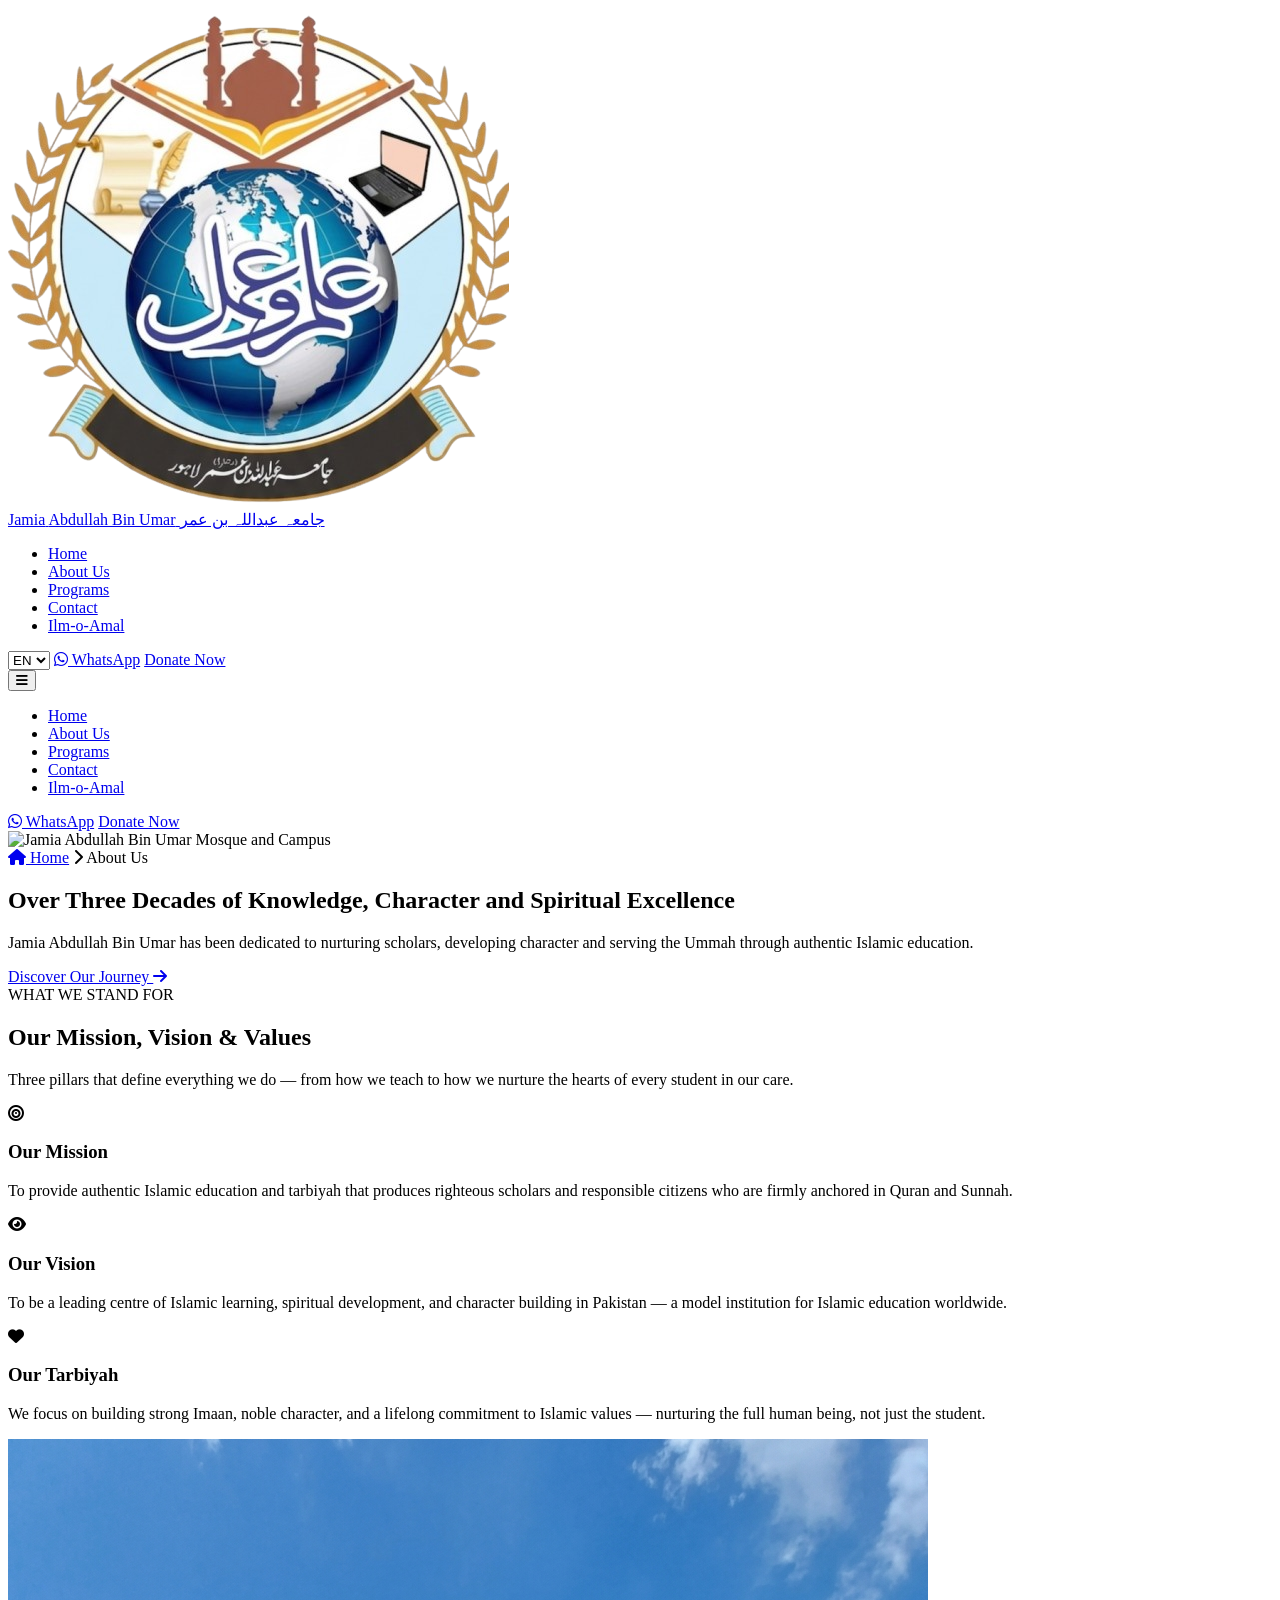
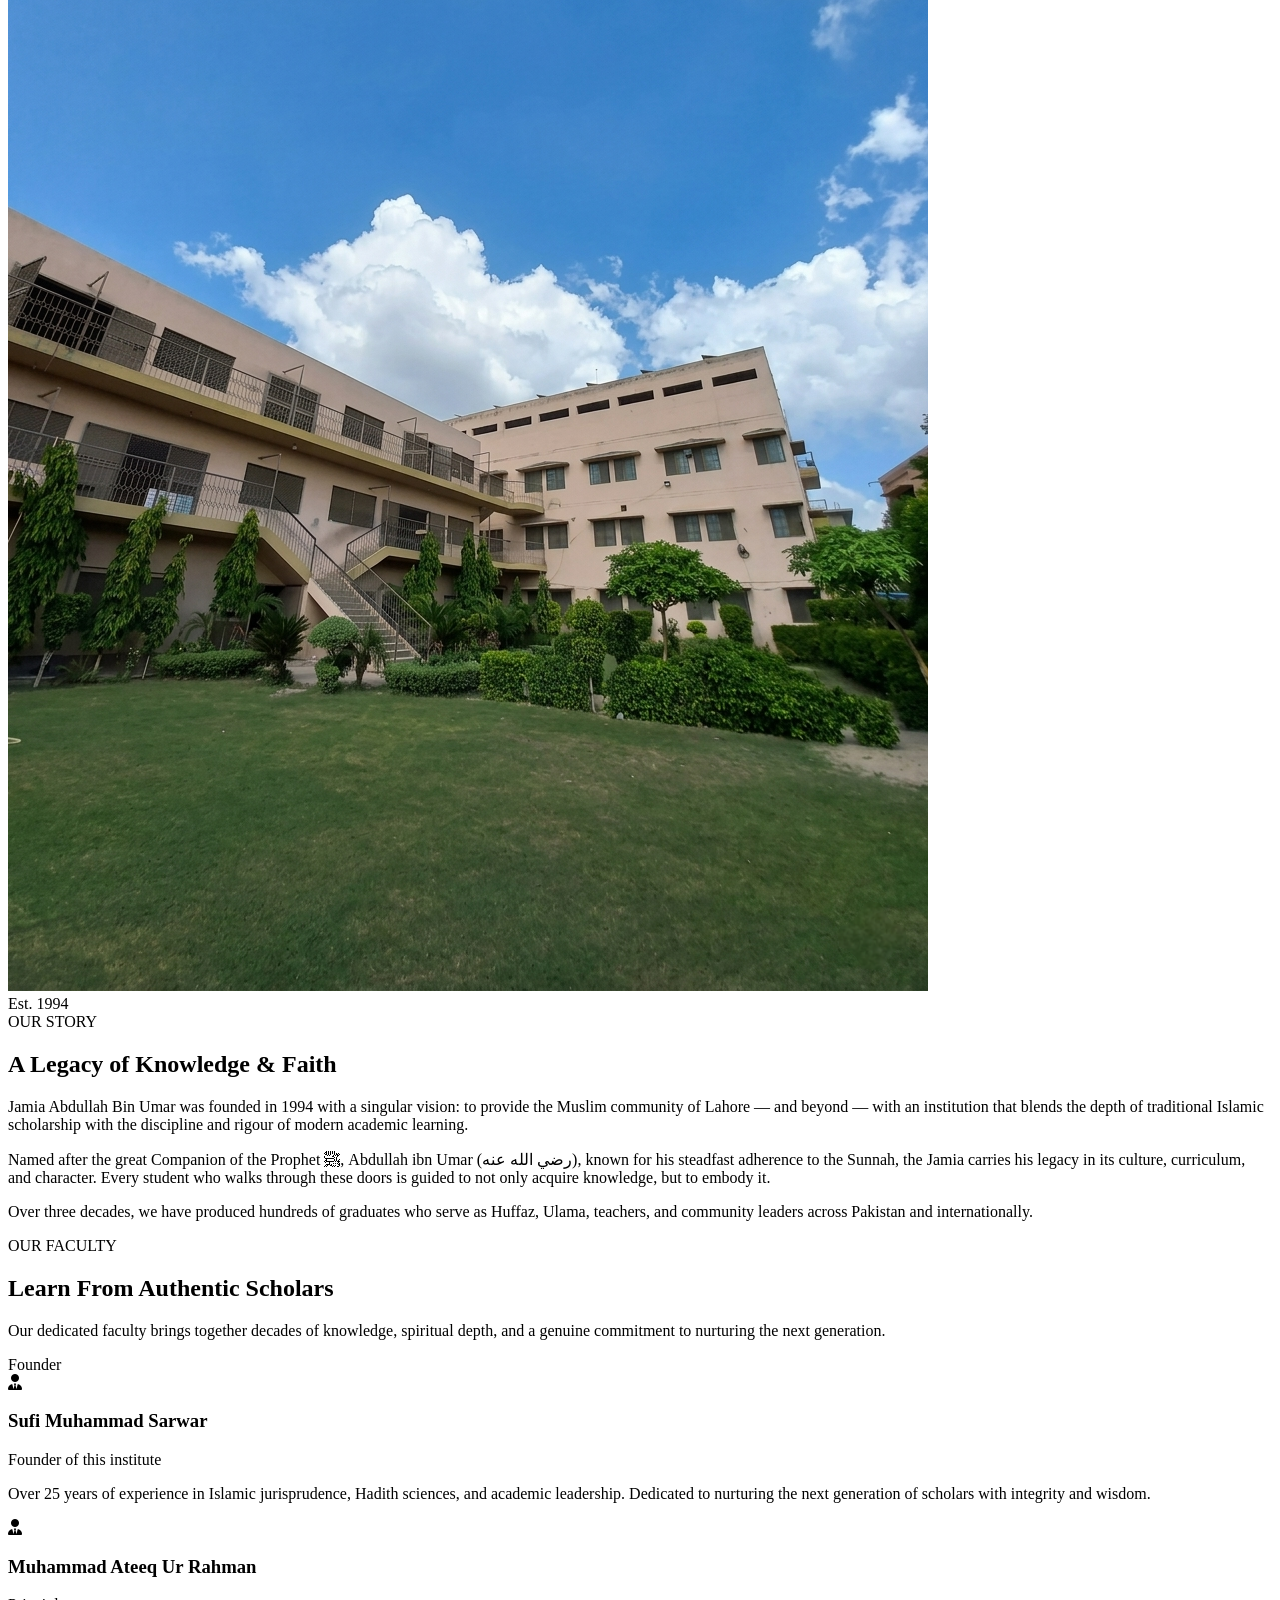
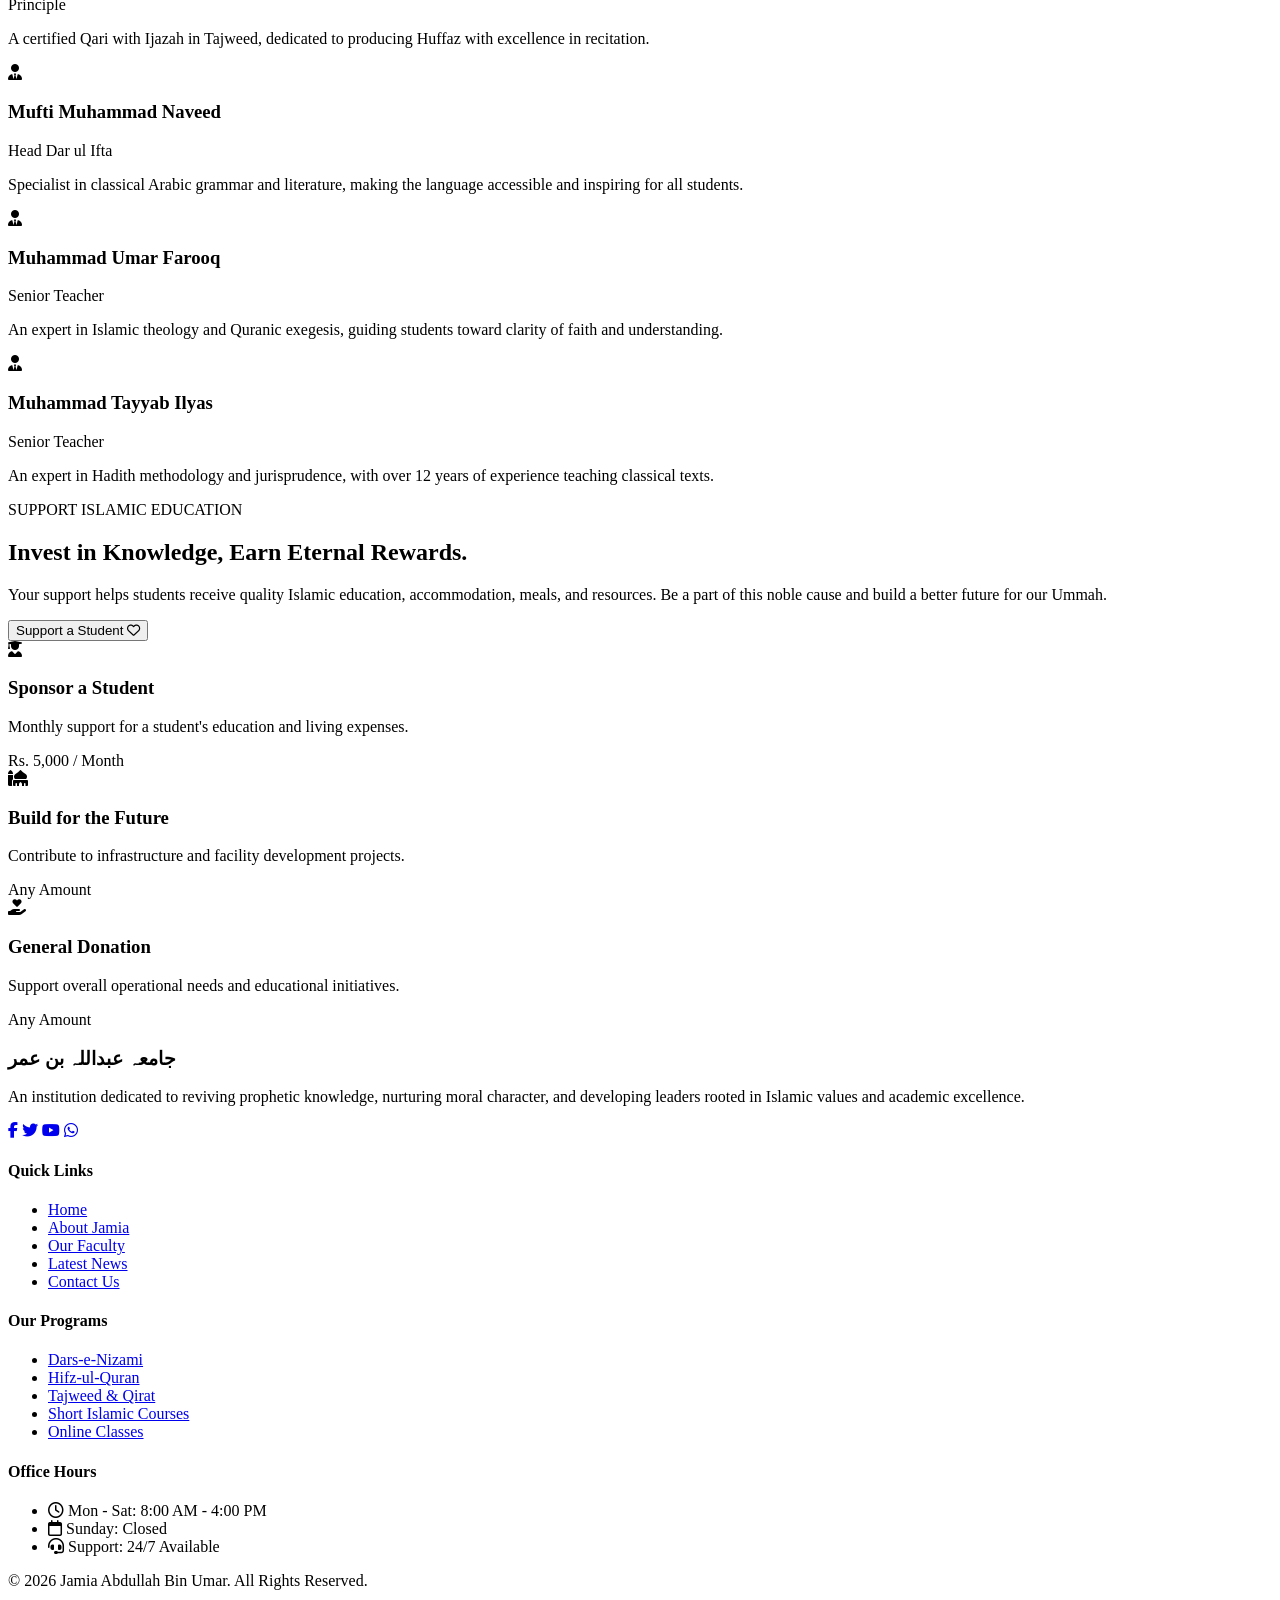
==== about.html @ 1db3cd9d "Add files via upload" ====
<!doctype html>
<html lang="en">
  <head>
    <meta charset="UTF-8" />
    <meta name="viewport" content="width=device-width, initial-scale=1.0" />
    <title>Document</title>
    <link rel="preconnect" href="https://fonts.googleapis.com" />
    <link rel="preconnect" href="https://fonts.gstatic.com" crossorigin />
    <link
      href="https://fonts.googleapis.com/css2?family=Cormorant+Garamond:wght@400;600;700&family=Inter:wght@400;500;600&display=swap"
      rel="stylesheet"
    />
    <link
      rel="stylesheet"
      href="https://cdnjs.cloudflare.com/ajax/libs/font-awesome/6.4.0/css/all.min.css"
    />
    <link rel="stylesheet" href="./about.css" />
  </head>

  <body>
    <header class="hero-section">
      <!-- 1. NAVBAR -->
      <nav class="navbar">
        <!-- DEXTOP NAVBAR -->
        <div class="nav-container">
          <a href="index.html" class="logo">
            <img
              src="./images/logo.png"
              alt="Institute logo"
              class="nav-logo-img"
            />
            <div class="logo-text-group">
              <span class="logo-en-main">Jamia</span>
              <span class="logo-en-sub">Abdullah Bin Umar</span>
              <span class="logo-ar">جامعہ عبداللہ بن عمر</span>
            </div>
          </a>

          <ul class="nav-links">
            <li><a href="index.html">Home</a></li>
            <li><a href="#" class="active">About Us</a></li>
            <li><a href="index.html#program">Programs</a></li>
            <li><a href="index.html#contact">Contact</a></li>
            <li><a href="magazine.html">Ilm-o-Amal</a></li>
          </ul>

          <div class="nav-actions">
            <select class="lang-select">
              <option>EN</option>
              <option>UR</option>
            </select>
            <a href="https://wa.me/923034029111" class="btn-hover btn-whatsapp"
              ><i class="fa-brands fa-whatsapp"></i> WhatsApp</a
            >
            <a href="#" class="btn-hover btn-donate">Donate Now</a>
          </div>
          <button
            class="hamburger-btn"
            id="hamburgerBtn"
            aria-label="Toggle menu"
          >
            <i class="fa-solid fa-bars"></i>
          </button>
        </div>
        <!-- MOBILE NAVBAR -->
        <div class="mobile-menu" id="mobileMenu">
          <ul class="mobile-nav-links">
            <li><a href="index.html">Home</a></li>
            <li><a href="#" class="active">About Us</a></li>
            <li><a href="index.html#program">Programs</a></li>
            <li><a href="index.html#contact">Contact</a></li>
            <li><a href="magazine.html">Ilm-o-Amal</a></li>
          </ul>
          <div class="mobile-actions">
            <a href="https://wa.me/923034029111" class="btn-hover btn-whatsapp"
              ><i class="fa-brands fa-whatsapp"></i> WhatsApp</a
            >
            <a href="#" class="btn-hover btn-donate">Donate Now</a>
          </div>
        </div>
      </nav>
      <!-- ===================== SPLIT PAGE HERO ===================== -->
      <section class="page-hero" id="about-hero">
        <!-- IMAGE FIRST in DOM so mobile CSS order:1 places it on top -->
        <div class="hero-image-side">
          <img
            src="../images/masjid1.png"
            alt="Jamia Abdullah Bin Umar Mosque and Campus"
          />
        </div>
        <div class="hero-text-side">
          <div class="hero-breadcrumb">
            <a href="index.html"><i class="fa-solid fa-house"></i> Home</a>
            <i class="fa-solid fa-chevron-right sep"></i>
            <span>About Us</span>
          </div>
          <h1 class="page-hero-heading">
            Over Three Decades of Knowledge, Character and Spiritual Excellence
          </h1>
          <p class="page-hero-subtext">
            Jamia Abdullah Bin Umar has been dedicated to nurturing scholars,
            developing character and serving the Ummah through authentic Islamic
            education.
          </p>
          <a href="#" class="btn-hover btn-apply">
            Discover Our Journey <i class="fa-solid fa-arrow-right"></i>
          </a>
        </div>
      </section>
    </header>
    <!-- ===================== MISSION, VISION, TARBIYAH CARDS ===================== -->
    <section class="mvt-section">
      <div class="mvt-header">
        <span class="section-tag">WHAT WE STAND FOR</span>
        <h2 class="mvt-heading">Our Mission, Vision &amp; Values</h2>
        <p class="mvt-subtitle">
          Three pillars that define everything we do — from how we teach to how
          we nurture the hearts of every student in our care.
        </p>
      </div>

      <div class="mvt-grid">
        <div class="mvt-card mvt-card--mission">
          <div class="mvt-icon"><i class="fa-solid fa-bullseye"></i></div>
          <h3>Our Mission</h3>
          <p>
            To provide authentic Islamic education and tarbiyah that produces
            righteous scholars and responsible citizens who are firmly anchored
            in Quran and Sunnah.
          </p>
        </div>

        <div class="mvt-card mvt-card--vision">
          <div class="mvt-icon"><i class="fa-solid fa-eye"></i></div>
          <h3>Our Vision</h3>
          <p>
            To be a leading centre of Islamic learning, spiritual development,
            and character building in Pakistan — a model institution for Islamic
            education worldwide.
          </p>
        </div>

        <div class="mvt-card mvt-card--tarbiyah">
          <div class="mvt-icon"><i class="fa-solid fa-heart"></i></div>
          <h3>Our Tarbiyah</h3>
          <p>
            We focus on building strong Imaan, noble character, and a lifelong
            commitment to Islamic values — nurturing the full human being, not
            just the student.
          </p>
        </div>
      </div>
    </section>
    <!-- ===================== HISTORY & STORY SECTION ===================== -->
    <section class="about-story-section">
      <div class="about-story-container">
        <div class="about-story-image-col">
          <div class="story-image-wrapper">
            <img
              src="./images/Bulding pic.png"
              alt="Jamia Abdullah Bin Umar Campus"
              class="story-img"
            />
            <div class="story-badge">
              <span class="badge-year">Est.</span>
              <span class="badge-num">1994</span>
            </div>
          </div>
        </div>

        <div class="about-story-text-col">
          <span class="section-tag">OUR STORY</span>
          <h2 class="story-heading">A Legacy of Knowledge &amp; Faith</h2>
          <p class="story-text">
            Jamia Abdullah Bin Umar was founded in 1994 with a singular vision:
            to provide the Muslim community of Lahore — and beyond — with an
            institution that blends the depth of traditional Islamic scholarship
            with the discipline and rigour of modern academic learning.
          </p>
          <p class="story-text">
            Named after the great Companion of the Prophet ﷺ, Abdullah ibn Umar
            (رضي الله عنه), known for his steadfast adherence to the Sunnah, the
            Jamia carries his legacy in its culture, curriculum, and character.
            Every student who walks through these doors is guided to not only
            acquire knowledge, but to embody it.
          </p>
          <p class="story-text">
            Over three decades, we have produced hundreds of graduates who serve
            as Huffaz, Ulama, teachers, and community leaders across Pakistan
            and internationally.
          </p>
        </div>
      </div>
    </section>
    <!-- ===================== FACULTY SECTION ===================== -->
    <section class="faculty-section" id="faculty">
      <div class="faculty-header">
        <span class="section-tag">OUR FACULTY</span>
        <h2 class="faculty-heading">Learn From Authentic Scholars</h2>
        <p class="faculty-subtitle">
          Our dedicated faculty brings together decades of knowledge, spiritual
          depth, and a genuine commitment to nurturing the next generation.
        </p>
      </div>

      <!-- Featured Principal/Founder Card -->
      <div class="faculty-featured">
        <div class="faculty-card faculty-card--principal">
          <div class="faculty-badge">Founder</div>
          <div class="faculty-avatar">
            <i class="fa-solid fa-user-tie"></i>
          </div>
          <h3>Sufi Muhammad Sarwar</h3>
          <span class="faculty-role">Founder of this institute</span>
          <p>
            Over 25 years of experience in Islamic jurisprudence, Hadith
            sciences, and academic leadership. Dedicated to nurturing the next
            generation of scholars with integrity and wisdom.
          </p>
        </div>
      </div>

      <!-- Regular Faculty Grid -->
      <div class="faculty-grid">
        <div class="faculty-card">
          <div class="faculty-avatar">
            <i class="fa-solid fa-user-tie"></i>
          </div>
          <h3>Muhammad Ateeq Ur Rahman</h3>
          <span class="faculty-role">Principle</span>
          <p>
            A certified Qari with Ijazah in Tajweed, dedicated to producing
            Huffaz with excellence in recitation.
          </p>
        </div>

        <div class="faculty-card">
          <div class="faculty-avatar">
            <i class="fa-solid fa-user-tie"></i>
          </div>
          <h3>Mufti Muhammad Naveed</h3>
          <span class="faculty-role">Head Dar ul Ifta</span>
          <p>
            Specialist in classical Arabic grammar and literature, making the
            language accessible and inspiring for all students.
          </p>
        </div>

        <div class="faculty-card">
          <div class="faculty-avatar">
            <i class="fa-solid fa-user-tie"></i>
          </div>
          <h3>Muhammad Umar Farooq</h3>
          <span class="faculty-role">Senior Teacher</span>
          <p>
            An expert in Islamic theology and Quranic exegesis, guiding students
            toward clarity of faith and understanding.
          </p>
        </div>

        <div class="faculty-card">
          <div class="faculty-avatar">
            <i class="fa-solid fa-user-tie"></i>
          </div>
          <h3>Muhammad Tayyab Ilyas</h3>
          <span class="faculty-role">Senior Teacher</span>
          <p>
            An expert in Hadith methodology and jurisprudence, with over 12
            years of experience teaching classical texts.
          </p>
        </div>
      </div>
    </section>
    <!-- ===================== CTA / DONATION SECTION ===================== -->
    <section class="donation-section">
      <div class="donation-container">
        <div class="donation-info-side">
          <span class="donation-tag">SUPPORT ISLAMIC EDUCATION</span>
          <h2 class="donation-heading">
            Invest in Knowledge, Earn Eternal Rewards.
          </h2>
          <p class="donation-description">
            Your support helps students receive quality Islamic education,
            accommodation, meals, and resources. Be a part of this noble cause
            and build a better future for our Ummah.
          </p>
          <button class="btn-hover donation-main-btn">
            Support a Student <i class="fa-regular fa-heart"></i>
          </button>
        </div>

        <div class="donation-cards-side">
          <div class="d-card">
            <div class="d-card-icon">
              <i class="fa-solid fa-user-graduate"></i>
            </div>
            <h3>Sponsor a Student</h3>
            <p>
              Monthly support for a student's education and living expenses.
            </p>
            <div class="btn-hover d-amount">Rs. 5,000 / Month</div>
          </div>
          <div class="d-card">
            <div class="d-card-icon"><i class="fa-solid fa-mosque"></i></div>
            <h3>Build for the Future</h3>
            <p>
              Contribute to infrastructure and facility development projects.
            </p>
            <div class="btn-hover d-amount">Any Amount</div>
          </div>
          <div class="d-card">
            <div class="d-card-icon">
              <i class="fa-solid fa-hand-holding-heart"></i>
            </div>
            <h3>General Donation</h3>
            <p>
              Support overall operational needs and educational initiatives.
            </p>
            <div class="btn-hover d-amount">Any Amount</div>
          </div>
        </div>
      </div>
    </section>

    <!-- ===================== FOOTER (same as index.html) ===================== -->
    <footer class="main-footer">
      <div class="footer-container">
        <div class="footer-column about-widget">
          <div class="footer-logo">
            <h3 class="footer-logo-text">جامعہ عبداللہ بن عمر</h3>
          </div>
          <p class="footer-about-text">
            An institution dedicated to reviving prophetic knowledge, nurturing
            moral character, and developing leaders rooted in Islamic values and
            academic excellence.
          </p>
          <div class="footer-socials">
            <a href="#"><i class="fa-brands fa-facebook-f"></i></a>
            <a href="#"><i class="fa-brands fa-twitter"></i></a>
            <a href="#"><i class="fa-brands fa-youtube"></i></a>
            <a href="https://wa.me/923034029111"
              ><i class="fa-brands fa-whatsapp"></i
            ></a>
          </div>
        </div>

        <div class="footer-column">
          <h4 class="footer-widget-title">Quick Links</h4>
          <ul class="footer-links-list">
            <li><a href="index.html">Home</a></li>
            <li><a href="about.html">About Jamia</a></li>
            <li><a href="#faculty">Our Faculty</a></li>
            <li><a href="#">Latest News</a></li>
            <li><a href="index.html#contact">Contact Us</a></li>
          </ul>
        </div>

        <div class="footer-column">
          <h4 class="footer-widget-title">Our Programs</h4>
          <ul class="footer-links-list">
            <li><a href="index.html#program">Dars-e-Nizami</a></li>
            <li><a href="index.html#program">Hifz-ul-Quran</a></li>
            <li><a href="index.html#program">Tajweed &amp; Qirat</a></li>
            <li><a href="index.html#program">Short Islamic Courses</a></li>
            <li><a href="index.html#program">Online Classes</a></li>
          </ul>
        </div>

        <div class="footer-column">
          <h4 class="footer-widget-title">Office Hours</h4>
          <ul class="footer-contact-summary">
            <li>
              <i class="fa-regular fa-clock"></i> Mon - Sat: 8:00 AM - 4:00 PM
            </li>
            <li><i class="fa-regular fa-calendar"></i> Sunday: Closed</li>
            <li><i class="fa-solid fa-headset"></i> Support: 24/7 Available</li>
          </ul>
        </div>
      </div>

      <div class="footer-bottom-bar">
        <div class="footer-bottom-container">
          <p>&copy; 2026 Jamia Abdullah Bin Umar. All Rights Reserved.</p>
          <div class="footer-bottom-links">
            <a href="#">Privacy Policy</a>
            <a href="#">Terms of Service</a>
          </div>
        </div>
      </div>
    </footer>
    <script src="./index.js"></script>
  </body>
</html>
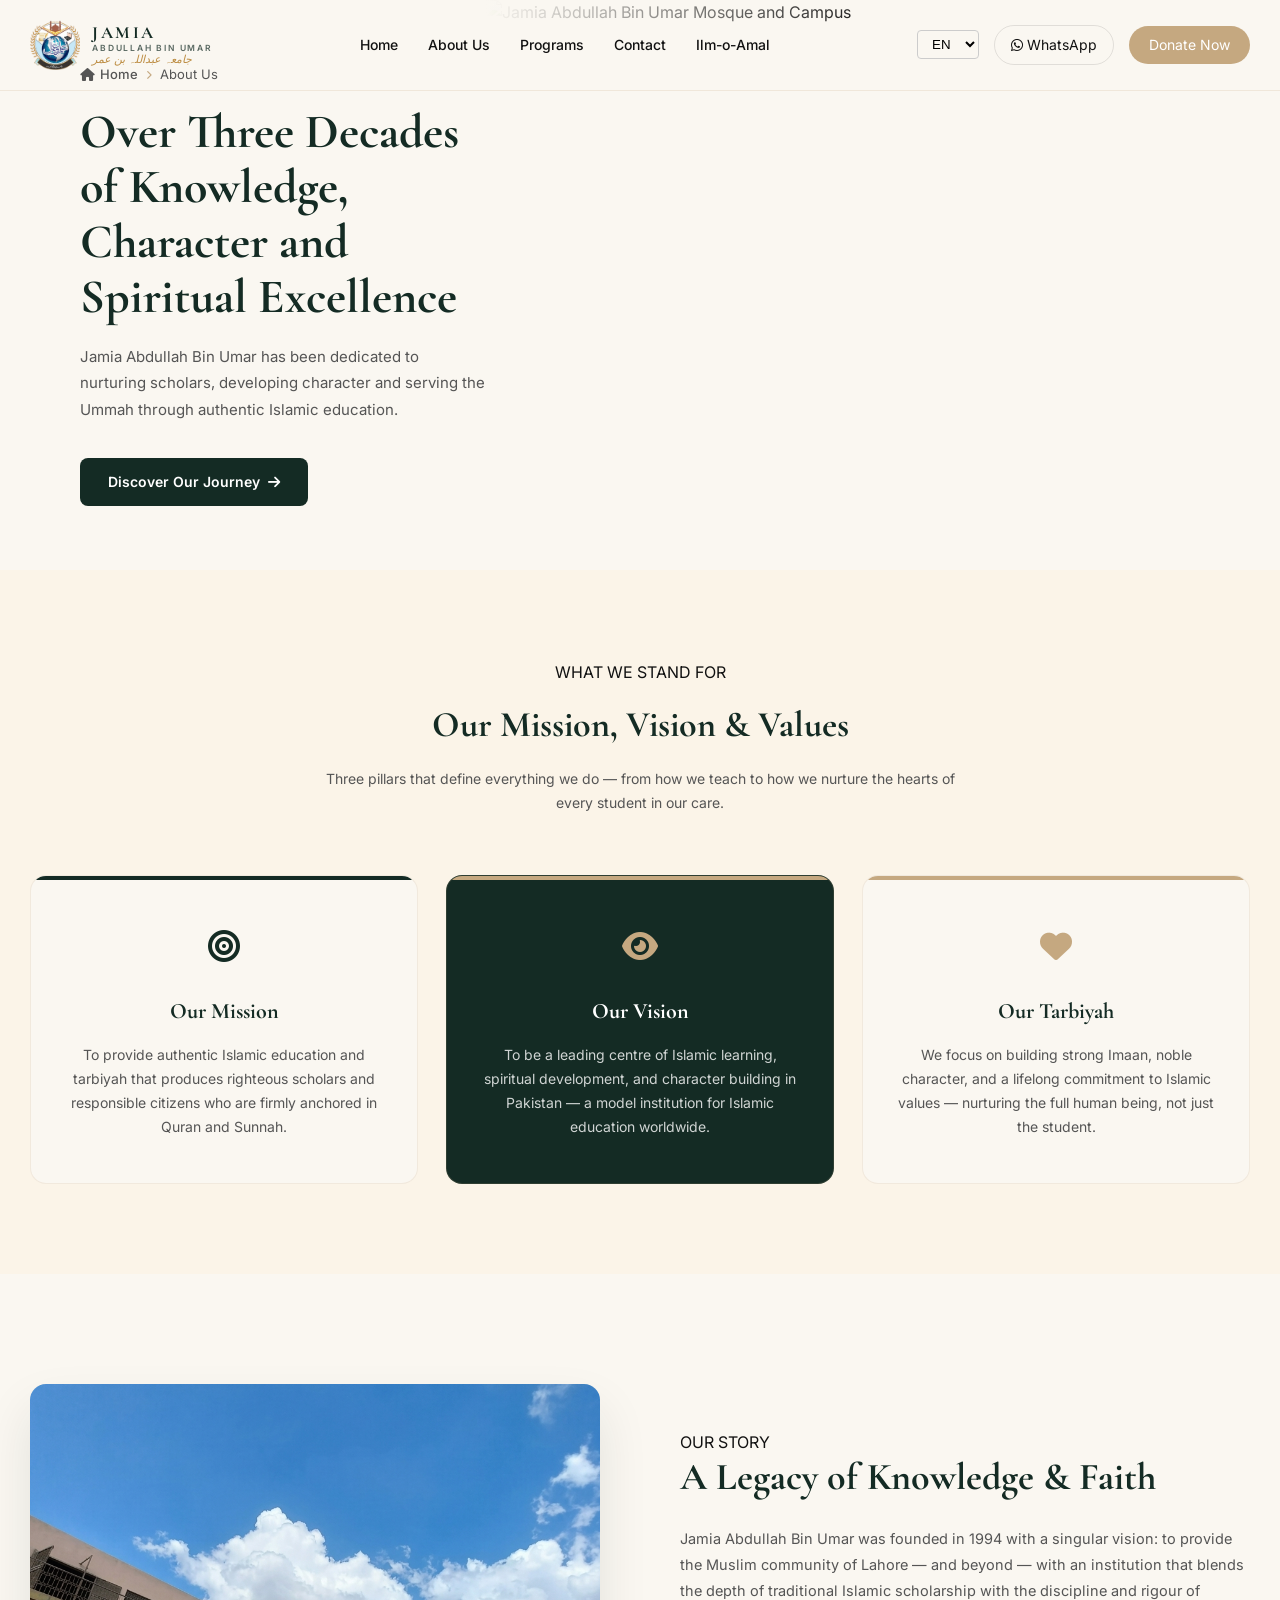
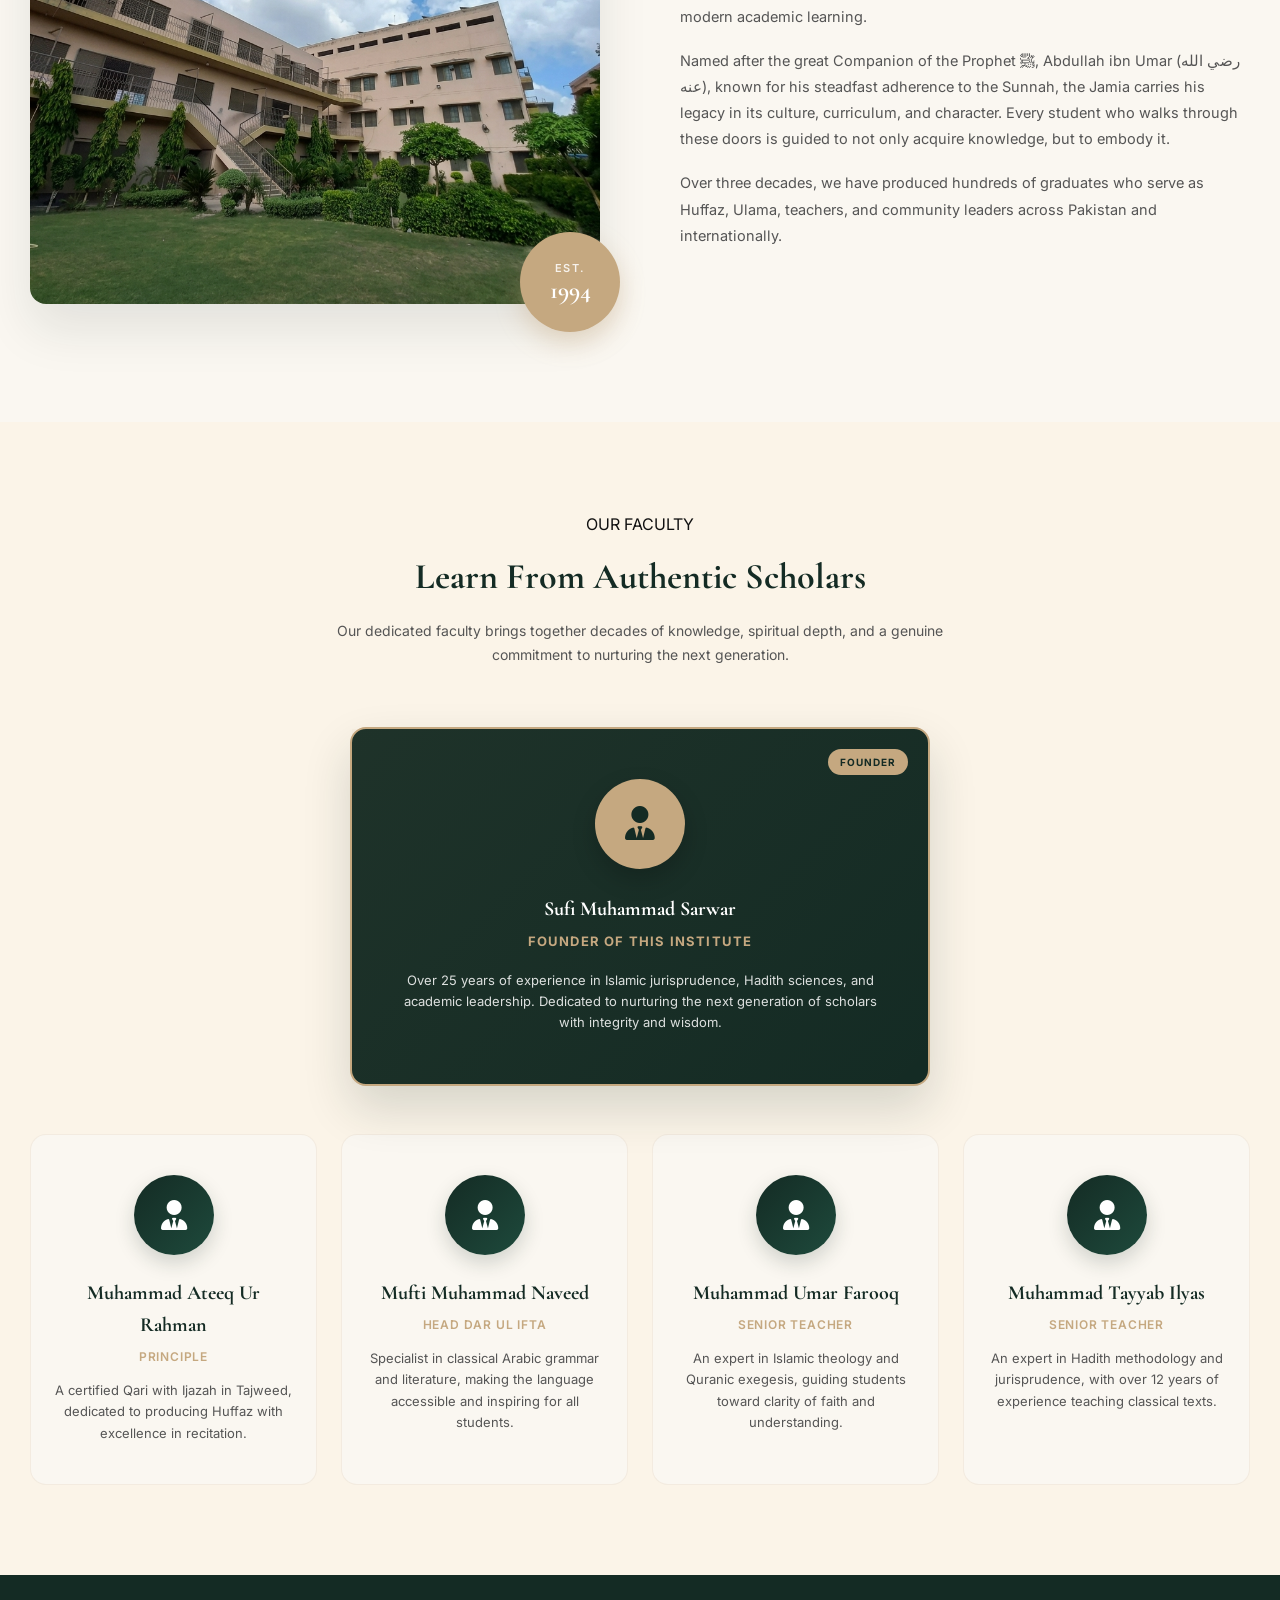
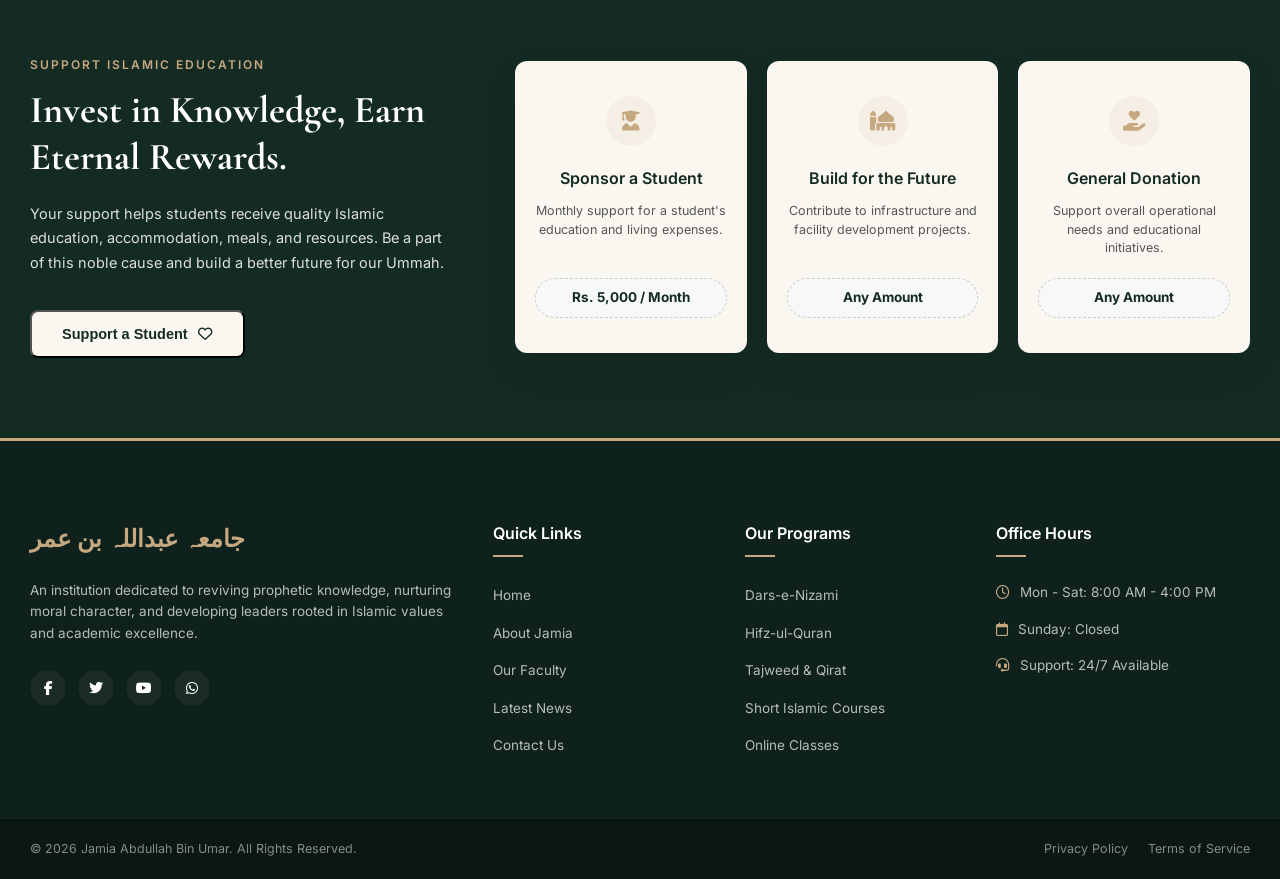
==== commit 34cf9aa7: "correst the path of masjid photo" ====
--- a/about.html
+++ b/about.html
@@ -84,7 +84,7 @@
         <!-- IMAGE FIRST in DOM so mobile CSS order:1 places it on top -->
         <div class="hero-image-side">
           <img
-            src="../images/masjid1.png"
+            src="./images/masjid1.png"
             alt="Jamia Abdullah Bin Umar Mosque and Campus"
           />
         </div>
--- a/about.css
+++ b/about.css
@@ -0,0 +1,1584 @@
+/* RESET & BASE STYLES */
+* {
+  margin: 0;
+  padding: 0;
+  box-sizing: border-box;
+}
+
+:root {
+  --primary-color: #142b24; /* Deep Forest Green */
+  --accent-color: #c5a880; /* Muted Gold */
+  --bg-cream: #faf7f1; /* Soft Cream Background */
+  --bg-dark-cream: #fbf4e8;
+  --text-dark: #111111; /* Dark Charcoal */
+  --text-muted: #555555;
+  --font-serif: "Cormorant Garamond", serif;
+  --font-sans: "Inter", sans-serif;
+}
+
+body {
+  font-family: var(--font-sans);
+  background-color: var(--bg-cream);
+  color: var(--text-dark);
+  line-height: 1.6;
+}
+.btn-hover {
+  transition:
+    background-color 0.2s ease,
+    transform 0.1s ease;
+  -webkit-tap-highlight-color: transparent;
+}
+
+a {
+  text-decoration: none;
+  transition: all 0.3s ease;
+}
+/* NAVBAR*/
+.navbar {
+  width: 100%;
+  padding: 20px 0;
+  border-bottom: 1px solid rgba(197, 168, 128, 0.2);
+  position: fixed;
+  top: 0;
+  left: 0;
+  background-color: transparent;
+  box-shadow: none;
+  z-index: 9999;
+  padding: 20px 0;
+  transition: all 0.3s ease-in-out;
+}
+.navbar.scrolled {
+  background-color: #fbf9f4;
+  padding: 12px 0;
+  border-bottom: 1px solid rgba(197, 168, 128, 0.2);
+  box-shadow: 0 4px 20px rgba(20, 43, 36, 0.06);
+}
+
+.nav-container {
+  max-width: 1300px;
+  margin: 0 auto;
+  display: flex;
+  justify-content: space-between;
+  align-items: center;
+  padding: 0 30px;
+}
+
+.logo {
+  font-family: var(--font-serif);
+  font-size: 24px;
+  font-weight: 700;
+  color: var(--primary-color);
+  display: inline-flex !important;
+  align-items: center !important;
+  gap: 12px;
+  text-decoration: none;
+}
+/* Multi-line logo text group */
+.logo-text-group {
+  display: flex;
+  flex-direction: column;
+  line-height: 1.15;
+  gap: 1px;
+}
+
+.logo-en-main {
+  font-family: var(--font-serif);
+  font-size: 17px;
+  font-weight: 700;
+  color: var(--primary-color);
+  letter-spacing: 2.5px;
+  text-transform: uppercase;
+}
+
+.logo-en-sub {
+  font-family: var(--font-sans);
+  font-size: 8.5px;
+  font-weight: 600;
+  color: var(--primary-color);
+  letter-spacing: 1.8px;
+  text-transform: uppercase;
+  opacity: 0.7;
+}
+
+.logo-ar {
+  font-size: 11px;
+  color: #BD8D43;
+  font-weight: 500;
+  font-style: italic;
+}
+
+.nav-logo-img {
+  height: 50px;
+  width: auto;
+  object-fit: contain;
+  display: block;
+}
+.nav-links {
+  display: flex;
+  list-style: none;
+  gap: 30px;
+}
+
+.nav-links a {
+  color: var(--text-dark);
+  font-size: 14px;
+  font-weight: 500;
+}
+
+.nav-links a:hover {
+  color: var(--accent-color);
+  transition:
+    background-color 0.2s ease,
+    transform 0.1s ease;
+  -webkit-tap-highlight-color: transparent;
+}
+.nav-links a.active {
+  color: var(--accent);
+}
+
+.nav-actions {
+  display: flex;
+  align-items: center;
+  gap: 15px;
+}
+
+.lang-select {
+  padding: 5px 10px;
+  border: 1px solid #ccc;
+  background: transparent;
+  border-radius: 4px;
+  cursor: pointer;
+}
+
+.btn-whatsapp {
+  color: var(--text-dark);
+  font-size: 14px;
+  border: 1px solid rgba(0, 0, 0, 0.1);
+  padding: 8px 16px;
+  border-radius: 30px;
+}
+.btn-whatsapp:hover {
+  background-color: var(--bg-cream);
+}
+
+.btn-donate {
+  background-color: var(--accent-color);
+  color: #fff;
+  padding: 8px 20px;
+  border-radius: 30px;
+  font-size: 14px;
+}
+
+.btn-donate:hover {
+  background-color: #b59a73;
+}
+/*MOBILE NAVBAR STYLING*/
+/* Hamburger button — desktop pe hidden */
+.hamburger-btn {
+  display: none;
+  background: none;
+  border: none;
+
+  font-size: 24px;
+  color: var(--primary-color);
+  cursor: pointer;
+  padding: 5px;
+  transition: all 0.3s ease;
+}
+.bar {
+  display: block;
+  width: 22px;
+  height: 2px;
+  background-color: var(--primary-color);
+  border-radius: 2px;
+  transition: all 0.4s cubic-bezier(0.4, 0, 0.2, 1);
+}
+
+/* Mobile dropdown menu — default hidden */
+.mobile-menu {
+  position: absolute;
+  top: 100%;
+  left: 0;
+  width: 100%;
+  background-color: #ffffff;
+  box-shadow: 0 15px 30px rgba(0, 0, 0, 0.08);
+  border-bottom: 2px solid var(--accent-color);
+  flex-direction: column;
+  padding: 30px 20px;
+  gap: 20px;
+
+  /* ANIMATION */
+  opacity: 0;
+  transform: translateY(-20px);
+  pointer-events: none;
+  transition: all 0.4s cubic-bezier(0.4, 0, 0.2, 1);
+}
+
+.mobile-menu.active {
+  display: flex;
+  opacity: 1;
+  transform: translateY(0);
+  pointer-events: auto;
+}
+
+.mobile-nav-links {
+  list-style: none;
+  display: flex;
+  flex-direction: column;
+  gap: 14px;
+  margin-bottom: 24px;
+  padding-bottom: 20px;
+  border-bottom: 1px solid rgba(197, 168, 128, 0.15);
+  width: 100%;
+  text-align: center;
+  padding: 10px 0;
+  font-size: 16px;
+  border-bottom: 1px solid rgba(0, 0, 0, 0.03);
+}
+
+.mobile-nav-links a {
+  color: var(--text-dark);
+  font-size: 15px;
+  font-weight: 500;
+  display: block;
+  padding: 4px 0;
+}
+.mobile-nav-links a:hover {
+  color: var(--accent-color);
+  transform: translateX(5px);
+}
+
+.mobile-actions {
+  display: flex;
+  flex-direction: column;
+  width: 100%;
+  gap: 12px;
+  margin-top: 15px;
+}
+
+.mobile-actions a {
+  text-align: center;
+}
+
+@media (max-width: 1150px) {
+  .nav-links,
+  .nav-actions {
+    display: none;
+  }
+  .hamburger-btn {
+    display: block;
+  }
+}
+
+/* ─── PAGE HERO – SPLIT LAYOUT ─────────────────────────────────────── */
+.page-hero {
+  display: flex;
+  align-items: stretch;
+  min-height: 450px;
+  background-color: var(--bg-cream);
+  overflow: hidden; /* fixed navbar offset */
+}
+
+.hero-text-side {
+  flex: 0 0 38%;
+  order: 1; /* text LEFT on desktop */
+  padding: 64px 1px 64px 80px;
+  display: flex;
+  flex-direction: column;
+  justify-content: center;
+}
+
+.hero-image-side {
+  flex: 1;
+  order: 2; /* image RIGHT on desktop */
+  position: relative;
+  overflow: hidden;
+}
+
+.hero-image-side img {
+  width: 100%;
+  height: 100%;
+  object-fit: cover;
+  object-position: center;
+  display: block;
+  filter: saturate(1.08) contrast(1.04) brightness(1.03) sepia(0.06);
+}
+
+/* cream fade on left edge, blending image into text panel */
+.hero-image-side::before {
+  content: "";
+  position: absolute;
+  top: 0;
+  right: 0;
+  bottom: 0;
+  left: 0;
+  background: linear-gradient(
+    to right,
+    var(--bg-cream) 0%,
+    rgba(250, 247, 241, 0.55) 22%,
+    transparent 52%
+  );
+  z-index: 2;
+  pointer-events: none;
+}
+
+.hero-img-glow {
+  position: absolute;
+  top: 0;
+  right: 0;
+  bottom: 0;
+  left: 0;
+  background:
+    radial-gradient(
+      ellipse 75% 55% at 28% 6%,
+      rgba(224, 196, 148, 0.65),
+      transparent 58%
+    ),
+    linear-gradient(
+      180deg,
+      rgba(191, 157, 101, 0.22) 0%,
+      rgba(191, 157, 101, 0.02) 32%,
+      rgba(191, 157, 101, 0) 62%,
+      rgba(43, 32, 16, 0.16) 100%
+    );
+  mix-blend-mode: soft-light;
+  z-index: 3;
+}
+.hero-img-tint {
+  position: absolute;
+  top: 0;
+  right: 0;
+  bottom: 0;
+  left: 0;
+  background: rgba(197, 160, 101, 0.1);
+  mix-blend-mode: multiply;
+  z-index: 4;
+}
+.hero-img-vignette {
+  position: absolute;
+  top: 0;
+  right: 0;
+  bottom: 0;
+  left: 0;
+  box-shadow: inset 0 0 140px rgba(20, 14, 4, 0.16);
+  z-index: 5;
+  pointer-events: none;
+}
+
+/* Breadcrumb */
+.hero-breadcrumb {
+  display: flex;
+  align-items: center;
+  gap: 8px;
+  font-size: 13px;
+  color: var(--text-muted);
+  margin-bottom: 20px;
+}
+.hero-breadcrumb a {
+  color: var(--text-muted);
+  font-weight: 500;
+  display: inline-flex;
+  align-items: center;
+  gap: 5px;
+}
+.hero-breadcrumb a:hover {
+  color: var(--primary-color);
+}
+.hero-breadcrumb .sep {
+  font-size: 9px;
+  color: var(--accent-color);
+}
+
+.page-hero-heading {
+  font-family: var(--font-serif);
+  font-size: 48px;
+  line-height: 1.15;
+  color: var(--primary-color);
+  font-weight: 700;
+  margin-bottom: 18px;
+}
+
+.page-hero-subtext {
+  font-size: 15px;
+  color: var(--text-muted);
+  line-height: 1.78;
+  margin-bottom: 34px;
+}
+
+.btn-apply {
+  display: inline-flex;
+  align-items: center;
+  gap: 8px;
+  background-color: var(--primary-color);
+  color: #ffffff;
+  padding: 13px 28px;
+  border-radius: 8px;
+  font-size: 14px;
+  font-weight: 600;
+  align-self: flex-start;
+  border: none;
+  cursor: pointer;
+}
+.btn-apply:hover {
+  background-color: #1b3b31;
+  transform: translateY(-2px);
+  box-shadow: 0 8px 22px rgba(20, 43, 36, 0.18);
+  color: #ffffff;
+}
+
+/* @media (max-width: 950px) {
+  .page-hero {
+    margin-top: 90px;
+  }
+  .page-hero {
+    flex-direction: column;
+    min-height: auto;
+  }
+  .hero-text-side {
+    order: 2;
+  }
+  .hero-image-side {
+    order: 1;
+  }
+  .page-hero-heading {
+    font-size: 34px;
+  }
+}
+@media (max-width: 600px) {
+  .hero-text-side {
+    padding: 40px 20px 30px;
+  }
+  .page-hero-heading {
+    font-size: 28px;
+  }
+} */
+/* ═══════════════════════════════════════════════════════════
+   MOBILE HERO — overlapping card layout (≤ 950 px)
+   Image fills top, floating card lifts over the image bottom
+   ═══════════════════════════════════════════════════════════ */
+@media (max-width: 950px) {
+  /* ── 1. Hero wrapper becomes a stacking context ── */
+  .page-hero {
+    flex-direction: column;
+    min-height: auto;
+    position: relative;
+    overflow: visible; /* let card shadow bleed out */
+    background-color: transparent;
+    padding-bottom: 40px; /* room below the floating card */
+  }
+
+  /* ── 2. Image side — full-width photo showing plenty of sky ── */
+  .hero-image-side {
+    order: 1;
+    width: 100%;
+    height: 62vw; /* ~58% of viewport width = good sky room */
+    min-height: 240px;
+    max-height: 380px;
+    overflow: hidden;
+    border-radius: 0; /* edge-to-edge on mobile */
+    flex: none;
+    position: relative;
+  }
+
+  .hero-image-side img {
+    width: 100%;
+    height: 100%;
+    object-fit: cover;
+    object-position: center 15%; /* show sky + building top */
+    display: block;
+    filter: saturate(1.05) contrast(1.03) brightness(1.04);
+  }
+
+  /* Subtle bottom-fade so card blends smoothly */
+  .hero-image-side::after {
+    content: "";
+    position: absolute;
+    inset: 0;
+    background: linear-gradient(
+      to bottom,
+      transparent 45%,
+      rgba(20, 43, 36, 0.08) 80%,
+      rgba(20, 43, 36, 0.18) 100%
+    );
+    pointer-events: none;
+    z-index: 2;
+  }
+
+  /* Kill desktop overlays */
+  .hero-image-side::before,
+  .hero-img-glow,
+  .hero-img-tint,
+  .hero-img-vignette {
+    display: none;
+  }
+
+  /* ── 3. Text side — floating card overlapping image ── */
+  .hero-text-side {
+    order: 2;
+    position: relative;
+    z-index: 10;
+
+    /* Lift card 60 px up into the image */
+    margin-top: -60px;
+    margin-left: 16px;
+    margin-right: 16px;
+
+    background: #ffffff;
+    border-radius: 20px 20px 16px 16px;
+    box-shadow:
+      0 8px 32px rgba(20, 43, 36, 0.13),
+      0 2px 8px rgba(20, 43, 36, 0.07);
+
+    padding: 28px 24px 32px;
+    flex: none;
+
+    /* Thin gold accent line at the top of the card */
+    border-top: 3px solid var(--accent-color);
+
+    /* Reset desktop background styles */
+    background-image: none;
+    overflow: visible;
+  }
+
+  /* Kill the desktop overlay pseudo element */
+  .hero-text-side::before {
+    display: none;
+  }
+
+  /* All children sit at normal flow (no z-index override needed) */
+  .hero-text-side > * {
+    position: relative;
+    z-index: auto;
+  }
+
+  /* ── 4. Breadcrumb ── */
+  .hero-breadcrumb {
+    font-size: 12px;
+    margin-bottom: 16px;
+    gap: 6px;
+    color: var(--text-muted);
+  }
+
+  /* ── 5. Heading ── */
+  .page-hero-heading {
+    font-family: var(--font-serif);
+    font-size: clamp(26px, 7vw, 34px);
+    line-height: 1.18;
+    color: var(--primary-color);
+    font-weight: 700;
+    margin-bottom: 14px;
+  }
+
+  /* ── 6. Sub-text ── */
+  .page-hero-subtext {
+    font-size: 14px;
+    line-height: 1.75;
+    color: var(--text-muted);
+    margin-bottom: 26px;
+  }
+
+  /* ── 7. CTA button — full-width on mobile ── */
+  .btn-apply {
+    width: 100%;
+    justify-content: center;
+    padding: 15px 24px;
+    border-radius: 10px;
+    font-size: 14.5px;
+    font-weight: 700;
+    letter-spacing: 0.3px;
+    background-color: var(--primary-color);
+    color: #ffffff;
+    box-shadow: 0 6px 18px rgba(20, 43, 36, 0.22);
+    transition:
+      transform 0.2s ease,
+      box-shadow 0.2s ease;
+    align-self: stretch;
+  }
+
+  .btn-apply:hover,
+  .btn-apply:active {
+    background-color: #1b3b31;
+    transform: translateY(-2px);
+    box-shadow: 0 10px 26px rgba(20, 43, 36, 0.28);
+  }
+}
+
+/* ── Mobile Stats Strip (shown only on mobile, below hero card) ── */
+.mobile-stats-strip {
+  display: none;
+}
+
+@media (max-width: 950px) {
+  .mobile-stats-strip {
+    display: grid;
+    grid-template-columns: repeat(3, 1fr);
+    gap: 1px;
+    margin: 20px 16px 0;
+    background: rgba(197, 168, 128, 0.18);
+    border-radius: 14px;
+    overflow: hidden;
+    box-shadow: 0 4px 16px rgba(20, 43, 36, 0.06);
+  }
+
+  .mobile-stat-item {
+    background: #ffffff;
+    text-align: center;
+    padding: 18px 10px 16px;
+    display: flex;
+    flex-direction: column;
+    align-items: center;
+    gap: 4px;
+  }
+
+  .mobile-stat-item:first-child {
+    border-radius: 14px 0 0 14px;
+  }
+
+  .mobile-stat-item:last-child {
+    border-radius: 0 14px 14px 0;
+  }
+
+  .mobile-stat-icon {
+    font-size: 20px;
+    color: var(--accent-color);
+    margin-bottom: 4px;
+  }
+
+  .mobile-stat-value {
+    font-family: var(--font-serif);
+    font-size: 20px;
+    font-weight: 700;
+    color: var(--primary-color);
+    line-height: 1;
+  }
+
+  .mobile-stat-label {
+    font-size: 11px;
+    color: var(--text-muted);
+    font-weight: 500;
+    line-height: 1.3;
+  }
+}
+
+/* ── Mobile hero area background fill (cream band below the card) ── */
+@media (max-width: 950px) {
+  .hero-section {
+    background-color: var(--bg-cream);
+    padding-bottom: 0;
+  }
+
+  /* Slight background behind the card area so edges look clean */
+  .page-hero {
+    background-color: var(--bg-cream);
+  }
+}
+
+/* ─── MISSION / VISION / TARBIYAH SECTION ───────────────────────────── */
+.mvt-section {
+  padding: 90px 0;
+  background-color: var(--bg-dark-cream);
+}
+
+.mvt-header {
+  text-align: center;
+  max-width: 680px;
+  margin: 0 auto 60px auto;
+  padding: 0 20px;
+}
+
+.mvt-heading {
+  font-family: var(--font-serif);
+  font-size: 36px;
+  color: var(--primary-color);
+  font-weight: 700;
+  margin: 10px 0 14px;
+}
+
+.mvt-subtitle {
+  font-size: 14px;
+  color: var(--text-muted);
+  line-height: 1.7;
+}
+
+.mvt-grid {
+  max-width: 1300px;
+  margin: 0 auto;
+  padding: 0 30px;
+  display: grid;
+  grid-template-columns: repeat(3, 1fr);
+  gap: 28px;
+}
+
+/* Card base */
+.mvt-card {
+  border-radius: 16px;
+  padding: 45px 32px;
+  text-align: center;
+  position: relative;
+  overflow: hidden;
+  transition:
+    transform 0.35s ease,
+    box-shadow 0.35s ease;
+}
+
+.mvt-card::before {
+  content: "";
+  position: absolute;
+  top: 0;
+  left: 0;
+  right: 0;
+  height: 4px;
+  border-radius: 16px 16px 0 0;
+}
+
+.mvt-card:hover {
+  transform: translateY(-8px);
+  box-shadow: 0 20px 45px rgba(20, 43, 36, 0.08);
+}
+
+/* Mission card */
+.mvt-card--mission {
+  background-color: var(--bg-cream);
+  border: 1px solid rgba(197, 168, 128, 0.18);
+}
+.mvt-card--mission::before {
+  background-color: var(--primary-color);
+}
+.mvt-card--mission .mvt-icon {
+  color: var(--primary-color);
+}
+
+/* Vision card */
+.mvt-card--vision {
+  background-color: var(--primary-color);
+  border: 1px solid rgba(197, 168, 128, 0.15);
+}
+.mvt-card--vision::before {
+  background-color: var(--accent-color);
+}
+.mvt-card--vision .mvt-icon {
+  color: var(--accent-color);
+}
+.mvt-card--vision h3 {
+  color: #ffffff !important;
+}
+.mvt-card--vision p {
+  color: rgba(255, 255, 255, 0.8) !important;
+}
+
+/* Tarbiyah card */
+.mvt-card--tarbiyah {
+  background-color: var(--bg-cream);
+  border: 1px solid rgba(197, 168, 128, 0.18);
+}
+.mvt-card--tarbiyah::before {
+  background-color: var(--accent-color);
+}
+.mvt-card--tarbiyah .mvt-icon {
+  color: var(--accent-color);
+}
+
+/* Icon, title, text inside cards */
+.mvt-icon {
+  font-size: 32px;
+  margin-bottom: 22px;
+}
+
+.mvt-card h3 {
+  font-family: var(--font-serif);
+  font-size: 22px;
+  color: var(--primary-color);
+  margin-bottom: 14px;
+  font-weight: 700;
+}
+
+.mvt-card p {
+  font-size: 14px;
+  color: var(--text-muted);
+  line-height: 1.7;
+}
+
+@media (max-width: 900px) {
+  .mvt-grid {
+    grid-template-columns: 1fr;
+    max-width: 560px;
+  }
+}
+
+/* ─── CORE VALUES SECTION ───────────────────────────────────────────── */
+.values-section {
+  padding: 110px 0;
+  background-color: var(--bg-cream);
+}
+
+.values-container {
+  max-width: 1300px;
+  margin: 0 auto;
+  padding: 0 30px;
+  display: flex;
+  gap: 80px;
+  align-items: flex-start;
+}
+
+.values-text-col {
+  flex: 1;
+  position: sticky;
+  top: 100px;
+}
+
+.values-heading {
+  font-family: var(--font-serif);
+  font-size: 36px;
+  color: var(--primary-color);
+  font-weight: 700;
+  line-height: 1.25;
+  margin: 10px 0 20px;
+}
+
+.values-description {
+  font-size: 14.5px;
+  color: var(--text-muted);
+  line-height: 1.75;
+  margin-bottom: 32px;
+}
+
+.values-list-col {
+  flex: 1.2;
+  display: flex;
+  flex-direction: column;
+  gap: 30px;
+}
+
+.value-item {
+  display: flex;
+  gap: 22px;
+  align-items: flex-start;
+  padding: 28px;
+  border-radius: 12px;
+  border: 1px solid rgba(197, 168, 128, 0.15);
+  background-color: var(--bg-dark-cream);
+  transition:
+    transform 0.3s ease,
+    box-shadow 0.3s ease;
+}
+
+.value-item:hover {
+  transform: translateX(6px);
+  box-shadow: 0 8px 25px rgba(20, 43, 36, 0.05);
+  border-color: rgba(197, 168, 128, 0.35);
+}
+
+.value-icon-box {
+  width: 52px;
+  height: 52px;
+  background-color: rgba(20, 43, 36, 0.06);
+  border-radius: 12px;
+  display: flex;
+  align-items: center;
+  justify-content: center;
+  font-size: 22px;
+  color: var(--primary-color);
+  flex-shrink: 0;
+  transition: background-color 0.3s ease;
+}
+
+.value-item:hover .value-icon-box {
+  background-color: var(--accent-color);
+  color: #ffffff;
+}
+
+.value-text h3 {
+  font-size: 16px;
+  font-weight: 600;
+  color: var(--primary-color);
+  margin-bottom: 6px;
+}
+
+.value-text p {
+  font-size: 13.5px;
+  color: var(--text-muted);
+  line-height: 1.6;
+}
+
+@media (max-width: 992px) {
+  .values-container {
+    flex-direction: column;
+    gap: 50px;
+  }
+
+  .values-text-col {
+    position: static;
+  }
+}
+/* ─── STORY SECTION ──────────────────────────────────────────────────── */
+.about-story-section {
+  padding: 110px 0;
+  background-color: var(--bg-cream);
+}
+
+.about-story-container {
+  max-width: 1300px;
+  margin: 0 auto;
+  padding: 0 30px;
+  display: flex;
+  gap: 80px;
+  align-items: center;
+}
+
+/* Image column */
+.about-story-image-col {
+  flex: 1;
+  position: relative;
+}
+
+.story-image-wrapper {
+  position: relative;
+}
+
+.story-img {
+  width: 100%;
+  height: 520px;
+  object-fit: cover;
+  border-radius: 16px;
+  box-shadow: 0 25px 50px rgba(20, 43, 36, 0.1);
+}
+
+/* Badge overlaid on the image */
+.story-badge {
+  position: absolute;
+  bottom: -20px;
+  right: -20px;
+  width: 100px;
+  height: 100px;
+  background-color: var(--accent-color);
+  border-radius: 50%;
+  display: flex;
+  flex-direction: column;
+  align-items: center;
+  justify-content: center;
+  box-shadow: 0 10px 25px rgba(197, 168, 128, 0.4);
+}
+
+.badge-year {
+  font-size: 11px;
+  font-weight: 600;
+  letter-spacing: 1.5px;
+  color: rgba(255, 255, 255, 0.85);
+  text-transform: uppercase;
+}
+
+.badge-num {
+  font-family: var(--font-serif);
+  font-size: 24px;
+  font-weight: 700;
+  color: #ffffff;
+  line-height: 1.1;
+}
+
+/* Text column */
+.about-story-text-col {
+  flex: 1;
+}
+
+.story-heading {
+  font-family: var(--font-serif);
+  font-size: 38px;
+  color: var(--primary-color);
+  font-weight: 700;
+  margin-bottom: 25px;
+  line-height: 1.2;
+}
+
+.story-text {
+  font-size: 14.5px;
+  color: var(--text-muted);
+  line-height: 1.8;
+  margin-bottom: 18px;
+}
+
+@media (max-width: 1024px) {
+  .about-story-container {
+    flex-direction: column;
+    gap: 60px;
+  }
+
+  .story-img {
+    height: 380px;
+  }
+
+  .story-badge {
+    bottom: -15px;
+    right: -10px;
+  }
+}
+
+@media (max-width: 600px) {
+  .about-hero-heading {
+    font-size: 36px;
+  }
+
+  .story-heading {
+    font-size: 28px;
+  }
+}
+/* ─── FACULTY SECTION ────────────────────────────────────────────────── */
+.faculty-section {
+  padding: 90px 0;
+  background-color: var(--bg-dark-cream);
+}
+
+.faculty-header {
+  text-align: center;
+  max-width: 680px;
+  margin: 0 auto 60px auto;
+  padding: 0 20px;
+}
+
+.faculty-heading {
+  font-family: var(--font-serif);
+  font-size: 36px;
+  color: var(--primary-color);
+  font-weight: 700;
+  margin: 10px 0 14px;
+}
+
+.faculty-subtitle {
+  font-size: 14px;
+  color: var(--text-muted);
+  line-height: 1.7;
+}
+
+.faculty-grid {
+  max-width: 1300px;
+  margin: 0 auto;
+  padding: 0 30px;
+  display: grid;
+  grid-template-columns: repeat(4, 1fr);
+  gap: 24px;
+}
+
+.faculty-card {
+  background-color: var(--bg-cream);
+  border: 1px solid rgba(197, 168, 128, 0.15);
+  border-radius: 16px;
+  padding: 40px 24px;
+  text-align: center;
+  transition:
+    transform 0.35s ease,
+    box-shadow 0.35s ease;
+}
+
+.faculty-card:hover {
+  transform: translateY(-8px);
+  box-shadow: 0 18px 40px rgba(20, 43, 36, 0.07);
+  border-color: rgba(197, 168, 128, 0.4);
+}
+
+/* Featured card container */
+.faculty-featured {
+  max-width: 1300px;
+  margin: 0 auto 48px auto;
+  padding: 0 30px;
+  display: flex;
+  justify-content: center;
+}
+
+/* Principal card customization */
+.faculty-card.faculty-card--principal {
+  max-width: 580px;
+  width: 100%;
+  background-color: var(--primary-color);
+  border: 2px solid var(--accent-color);
+  padding: 50px 40px;
+  position: relative;
+  box-shadow: 0 22px 48px rgba(20, 43, 36, 0.16);
+  z-index: 1;
+}
+
+.faculty-card.faculty-card--principal::before {
+  content: "";
+  position: absolute;
+  top: 0;
+  left: 0;
+  width: 100%;
+  height: 100%;
+  background: linear-gradient(
+    135deg,
+    rgba(197, 168, 128, 0.06) 0%,
+    transparent 100%
+  );
+  pointer-events: none;
+  z-index: -1;
+}
+
+.faculty-card--principal h3 {
+  color: #ffffff !important;
+  font-size: 24px;
+  margin-bottom: 8px;
+}
+
+.faculty-card--principal .faculty-role {
+  color: var(--accent-color) !important;
+  font-size: 13px;
+  font-weight: 700;
+  letter-spacing: 1.2px;
+  margin-bottom: 18px;
+}
+
+.faculty-card--principal p {
+  color: rgba(255, 255, 255, 0.85) !important;
+  font-size: 14px;
+  line-height: 1.7;
+}
+
+.faculty-card--principal .faculty-avatar {
+  width: 90px;
+  height: 90px;
+  background: var(--accent-color);
+  color: var(--primary-color);
+  font-size: 34px;
+  margin-bottom: 24px;
+  box-shadow: 0 10px 24px rgba(0, 0, 0, 0.2);
+}
+
+.faculty-card--principal:hover {
+  transform: translateY(-10px) scale(1.02);
+  box-shadow: 0 28px 55px rgba(20, 43, 36, 0.25);
+  border-color: #ffffff;
+}
+
+.faculty-badge {
+  position: absolute;
+  top: 20px;
+  right: 20px;
+  background-color: var(--accent-color);
+  color: var(--primary-color);
+  font-size: 10px;
+  font-weight: 700;
+  letter-spacing: 1px;
+  padding: 5px 12px;
+  border-radius: 20px;
+  text-transform: uppercase;
+}
+
+/* Circular avatar placeholder */
+.faculty-avatar {
+  width: 80px;
+  height: 80px;
+  background: linear-gradient(135deg, var(--primary-color), #1e4a3c);
+  color: #ffffff;
+  border-radius: 50%;
+  display: flex;
+  align-items: center;
+  justify-content: center;
+  font-size: 30px;
+  margin: 0 auto 22px auto;
+  box-shadow: 0 8px 20px rgba(20, 43, 36, 0.18);
+  transition: transform 0.3s ease;
+}
+
+.faculty-card:hover .faculty-avatar {
+  transform: scale(1.08);
+}
+
+.faculty-card h3 {
+  font-family: var(--font-serif);
+  font-size: 20px;
+  color: var(--primary-color);
+  font-weight: 700;
+  margin-bottom: 6px;
+}
+
+.faculty-role {
+  display: block;
+  font-size: 12px;
+  font-weight: 600;
+  letter-spacing: 0.8px;
+  color: var(--accent-color);
+  text-transform: uppercase;
+  margin-bottom: 14px;
+}
+
+.faculty-card p {
+  font-size: 13px;
+  color: var(--text-muted);
+  line-height: 1.65;
+}
+
+@media (max-width: 1100px) {
+  .faculty-grid {
+    grid-template-columns: repeat(2, 1fr);
+  }
+}
+
+@media (max-width: 600px) {
+  .faculty-grid {
+    grid-template-columns: 1fr;
+  }
+
+  .faculty-heading {
+    font-size: 28px;
+  }
+
+  .faculty-card.faculty-card--principal {
+    padding: 40px 20px;
+  }
+
+  .faculty-card--principal h3 {
+    font-size: 22px;
+  }
+
+  .faculty-badge {
+    position: relative;
+    top: auto;
+    right: auto;
+    display: inline-block;
+    margin-bottom: 20px;
+  }
+}
+
+/* ─── RESPONSIVE ADJUSTMENTS ─────────────────────────────────────────── */
+@media (max-width: 768px) {
+  .mvt-heading,
+  .values-heading,
+  .faculty-heading {
+    font-size: 26px;
+  }
+}
+/* ─── SUPPORT AND DONATION SECTION─────────────────────────────────────────── */
+.donation-section {
+  padding: 80px 0;
+  background-color: var(--primary-color);
+  color: #ffffff;
+}
+
+.donation-container {
+  max-width: 1300px;
+  margin: 0 auto;
+  padding: 0 30px;
+  display: flex;
+  align-items: center;
+  gap: 60px;
+}
+
+.donation-info-side {
+  flex: 1.1;
+}
+
+.donation-tag {
+  font-size: 12px;
+  letter-spacing: 2px;
+  color: var(--accent-color);
+  font-weight: 600;
+  display: block;
+  margin-bottom: 12px;
+}
+
+.donation-heading {
+  font-family: var(--font-serif);
+  font-size: 38px;
+  font-weight: 700;
+  line-height: 1.25;
+  margin-bottom: 20px;
+}
+
+.donation-description {
+  font-size: 14.5px;
+  color: rgba(255, 255, 255, 0.85);
+  line-height: 1.7;
+  margin-bottom: 35px;
+}
+
+.donation-main-btn {
+  display: inline-flex;
+  align-items: center;
+  gap: 10px;
+  background-color: var(--bg-cream);
+  color: var(--primary-color);
+  padding: 14px 30px;
+  border-radius: 8px;
+  font-size: 14.5px;
+  font-weight: 600;
+  text-decoration: none;
+  transition: all 0.3s ease;
+}
+
+.donation-main-btn:hover {
+  background-color: var(--accent-color);
+  color: var(--primary-color);
+  transform: translateY(-3px);
+  box-shadow: 0 10px 20px rgba(0, 0, 0, 0.15);
+}
+
+.donation-cards-side {
+  flex: 1.9;
+  display: grid;
+  grid-template-columns: repeat(3, 1fr);
+  gap: 20px;
+}
+.d-card {
+  background-color: var(--bg-cream);
+  color: var(--text-dark);
+  border-radius: 12px;
+  padding: 35px 20px;
+  text-align: center;
+  display: flex;
+  flex-direction: column;
+  align-items: center;
+  box-shadow: 0 15px 35px rgba(0, 0, 0, 0.1);
+  transition: transform 0.3s ease;
+}
+
+.d-card:hover {
+  transform: translateY(-8px);
+}
+
+.d-card-icon {
+  width: 50px;
+  height: 50px;
+  background-color: rgba(197, 168, 128, 0.12);
+  color: var(--accent-color);
+  border-radius: 50%;
+  display: flex;
+  align-items: center;
+  justify-content: center;
+  font-size: 20px;
+  margin-bottom: 20px;
+}
+
+.d-card h3 {
+  font-family: var(--font-sans);
+  font-size: 16px;
+  font-weight: 600;
+  color: var(--primary-color);
+  margin-bottom: 10px;
+}
+
+.d-card p {
+  font-size: 12.5px;
+  color: var(--text-muted);
+  line-height: 1.5;
+  margin-bottom: 20px;
+  flex-grow: 1;
+}
+
+.d-amount {
+  cursor: pointer;
+  font-size: 13.5px;
+  font-weight: 700;
+  color: var(--primary-color);
+  background-color: #f7f9f8;
+  padding: 8px 16px;
+  border-radius: 20px;
+  border: 1px dashed rgba(20, 43, 36, 0.2);
+  width: 100%;
+}
+.d-amount:hover {
+  background-color: var(--accent-color);
+}
+
+@media (max-width: 1100px) {
+  .donation-container {
+    flex-direction: column;
+    text-align: center;
+    gap: 50px;
+  }
+
+  .donation-cards-side {
+    width: 100%;
+  }
+}
+
+@media (max-width: 768px) {
+  .donation-cards-side {
+    grid-template-columns: 1fr;
+    gap: 20px;
+  }
+
+  .donation-heading {
+    font-size: 30px;
+  }
+}
+/* ─── FOOTER─────────────────────────────────────────── */
+
+/* FINAL FOOTER STYLES */
+.main-footer {
+  background-color: #0f211c;
+  color: #ffffff;
+  padding: 80px 0 0 0;
+  border-top: 3px solid var(--accent-color);
+}
+
+.footer-container {
+  max-width: 1300px;
+  margin: 0 auto;
+  padding: 0 30px;
+  display: grid;
+  grid-template-columns: 2fr 1fr 1fr 1.2fr;
+  gap: 40px;
+  padding-bottom: 60px;
+}
+
+.footer-logo-text {
+  font-family: var(--font-serif);
+  font-size: 24px;
+  color: var(--accent-color);
+  margin-bottom: 20px;
+}
+
+.footer-about-text {
+  font-size: 13.5px;
+  color: rgba(255, 255, 255, 0.7);
+  line-height: 1.6;
+  margin-bottom: 25px;
+}
+
+.footer-socials {
+  display: flex;
+  gap: 12px;
+}
+
+.footer-socials a {
+  width: 36px;
+  height: 36px;
+  background-color: rgba(255, 255, 255, 0.05);
+  color: #ffffff;
+  border-radius: 50%;
+  display: flex;
+  align-items: center;
+  justify-content: center;
+  font-size: 14px;
+  text-decoration: none;
+  transition: all 0.3s ease;
+}
+
+.footer-socials a:hover {
+  background-color: var(--accent-color);
+  color: var(--primary-color);
+  transform: translateY(-3px);
+  transition:
+    background-color 0.2s ease,
+    transform 0.1s ease;
+  -webkit-tap-highlight-color: transparent;
+}
+
+.footer-widget-title {
+  font-family: var(--font-sans);
+  font-size: 16px;
+  font-weight: 600;
+  color: #ffffff;
+  margin-bottom: 25px;
+  position: relative;
+  padding-bottom: 10px;
+}
+
+.footer-widget-title::after {
+  content: "";
+  position: absolute;
+  left: 0;
+  bottom: 0;
+  width: 30px;
+  height: 2px;
+  background-color: var(--accent-color);
+}
+
+.footer-links-list {
+  list-style: none;
+  padding: 0;
+  margin: 0;
+  display: flex;
+  flex-direction: column;
+  gap: 12px;
+}
+
+.footer-links-list a {
+  font-size: 13.5px;
+  color: rgba(255, 255, 255, 0.7);
+  text-decoration: none;
+  transition: all 0.3s ease;
+  display: inline-block;
+}
+
+.footer-links-list a:hover {
+  color: var(--accent-color);
+  transform: translateX(5px);
+  transition:
+    background-color 0.2s ease,
+    transform 0.1s ease;
+  -webkit-tap-highlight-color: transparent;
+}
+
+.footer-contact-summary {
+  list-style: none;
+  padding: 0;
+  margin: 0;
+  display: flex;
+  flex-direction: column;
+  gap: 15px;
+}
+
+.footer-contact-summary li {
+  font-size: 13.5px;
+  color: rgba(255, 255, 255, 0.7);
+  display: flex;
+  align-items: center;
+  gap: 10px;
+}
+
+.footer-contact-summary i {
+  color: var(--accent-color);
+}
+
+.footer-bottom-bar {
+  background-color: #0b1714;
+  padding: 20px 0;
+  border-top: 1px solid rgba(255, 255, 255, 0.05);
+}
+
+.footer-bottom-container {
+  max-width: 1300px;
+  margin: 0 auto;
+  padding: 0 30px;
+  display: flex;
+  justify-content: space-between;
+  align-items: center;
+  font-size: 12.5px;
+  color: rgba(255, 255, 255, 0.5);
+}
+
+.footer-bottom-links {
+  display: flex;
+  gap: 20px;
+}
+
+.footer-bottom-links a {
+  color: rgba(255, 255, 255, 0.5);
+  text-decoration: none;
+  transition: color 0.3s ease;
+}
+
+.footer-bottom-links a:hover {
+  color: var(--accent-color);
+  transition:
+    background-color 0.2s ease,
+    transform 0.1s ease;
+  -webkit-tap-highlight-color: transparent;
+}
+
+@media (max-width: 950px) {
+  .footer-container {
+    grid-template-columns: repeat(2, 1fr);
+  }
+}
+
+@media (max-width: 550px) {
+  .footer-container {
+    grid-template-columns: 1fr;
+  }
+
+  .footer-bottom-container {
+    flex-direction: column;
+    gap: 15px;
+    text-align: center;
+  }
+}
